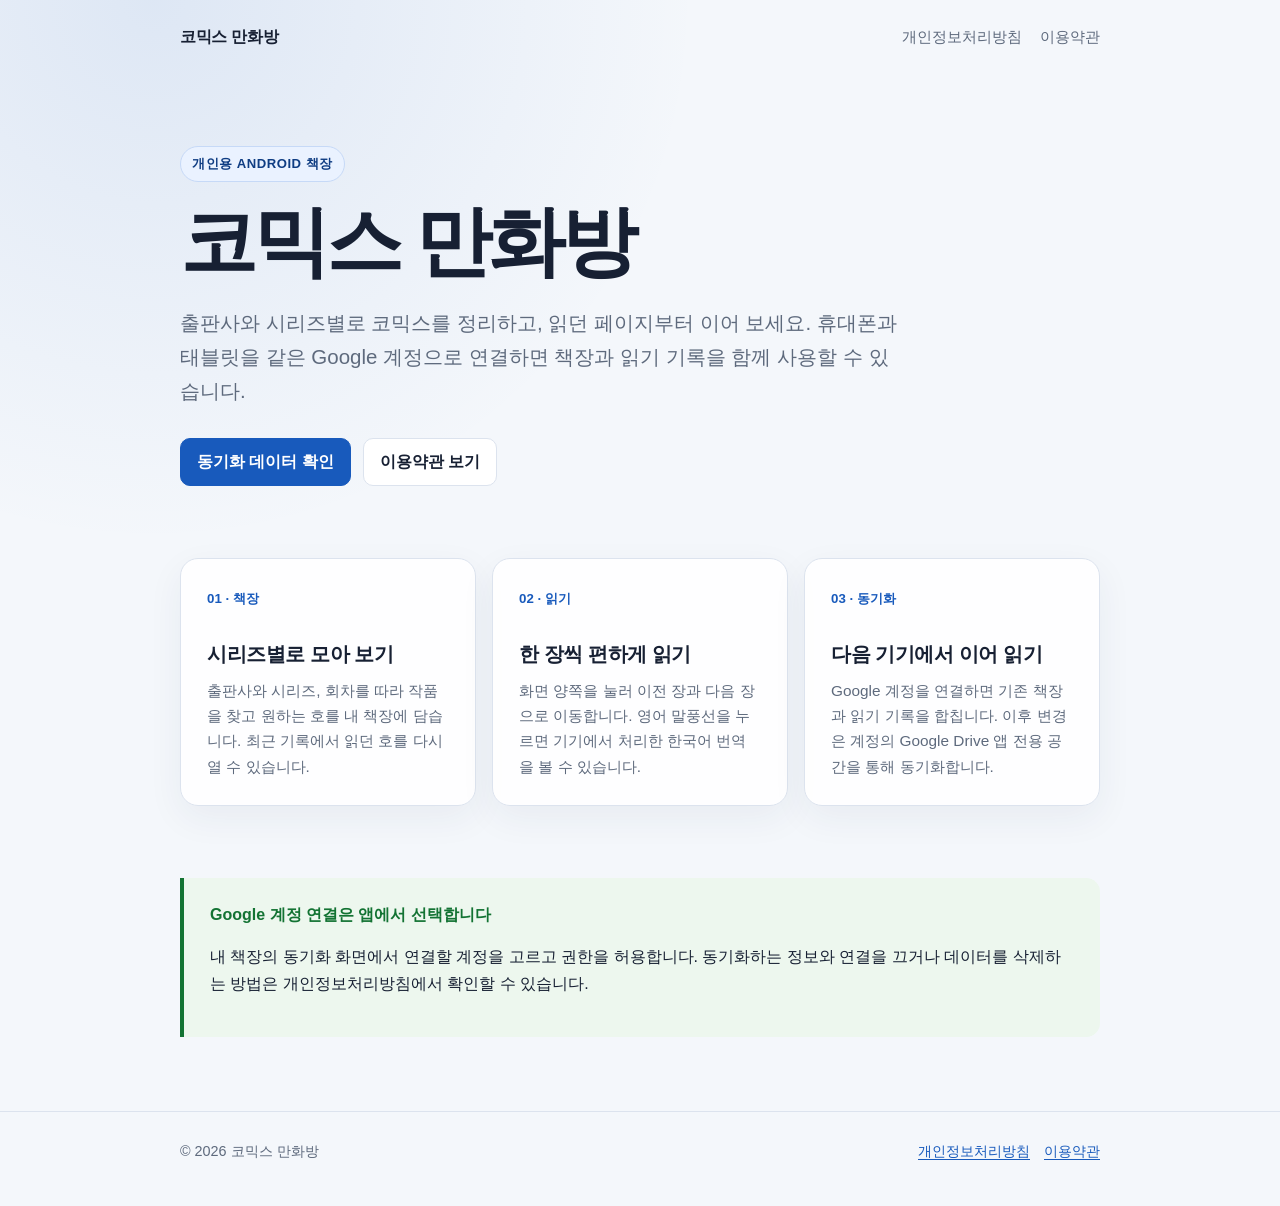
==== comic-room/index.html @ 71ac7cf6 "Add Comic Room OAuth pages and domain verification" ====
<!doctype html>
<html lang="ko">
<head>
  <meta charset="utf-8">
  <meta name="viewport" content="width=device-width, initial-scale=1">
  <meta name="description" content="코믹스 만화방은 코믹스를 시리즈별로 정리하고, 같은 Google 계정으로 책장과 읽던 페이지를 이어 보는 개인용 Android 앱입니다.">
  <meta name="theme-color" content="#185abc">
  <link rel="canonical" href="https://chunzae1989-design.github.io/comic-room/">
  <link rel="stylesheet" href="../style.css">
  <title>코믹스 만화방 · Comic Room</title>
</head>
<body>
  <div class="shell">
    <nav class="nav" aria-label="주 메뉴">
      <a class="brand" href="./">코믹스 만화방</a>
      <div class="nav-links">
        <a href="./privacy/">개인정보처리방침</a>
        <a href="./terms/">이용약관</a>
      </div>
    </nav>
    <main>
      <section class="hero" aria-labelledby="app-title">
        <span class="eyebrow">개인용 Android 책장</span>
        <h1 id="app-title">코믹스 만화방</h1>
        <p class="lede">출판사와 시리즈별로 코믹스를 정리하고, 읽던 페이지부터 이어 보세요. 휴대폰과 태블릿을 같은 Google 계정으로 연결하면 책장과 읽기 기록을 함께 사용할 수 있습니다.</p>
        <div class="actions">
          <a class="button primary" href="./privacy/">동기화 데이터 확인</a>
          <a class="button" href="./terms/">이용약관 보기</a>
        </div>
      </section>
      <section class="grid" aria-label="앱에서 할 수 있는 일">
        <article class="card">
          <span class="number">01 · 책장</span>
          <h2>시리즈별로 모아 보기</h2>
          <p>출판사와 시리즈, 회차를 따라 작품을 찾고 원하는 호를 내 책장에 담습니다. 최근 기록에서 읽던 호를 다시 열 수 있습니다.</p>
        </article>
        <article class="card">
          <span class="number">02 · 읽기</span>
          <h2>한 장씩 편하게 읽기</h2>
          <p>화면 양쪽을 눌러 이전 장과 다음 장으로 이동합니다. 영어 말풍선을 누르면 기기에서 처리한 한국어 번역을 볼 수 있습니다.</p>
        </article>
        <article class="card">
          <span class="number">03 · 동기화</span>
          <h2>다음 기기에서 이어 읽기</h2>
          <p>Google 계정을 연결하면 기존 책장과 읽기 기록을 합칩니다. 이후 변경은 계정의 Google Drive 앱 전용 공간을 통해 동기화합니다.</p>
        </article>
      </section>
      <aside class="notice">
        <strong>Google 계정 연결은 앱에서 선택합니다</strong>
        <p>내 책장의 동기화 화면에서 연결할 계정을 고르고 권한을 허용합니다. 동기화하는 정보와 연결을 끄거나 데이터를 삭제하는 방법은 개인정보처리방침에서 확인할 수 있습니다.</p>
      </aside>
    </main>
  </div>
  <footer>
    <div class="shell">
      <span>© 2026 코믹스 만화방</span>
      <nav aria-label="안내 문서">
        <a href="./privacy/">개인정보처리방침</a>
        <a href="./terms/">이용약관</a>
      </nav>
    </div>
  </footer>
</body>
</html>
---- style.css ----
:root {
  --bg: #f4f7fb;
  --surface: #ffffff;
  --ink: #172033;
  --muted: #5e6a7d;
  --line: #dce3ee;
  --brand: #185abc;
  --brand-dark: #0f3d83;
  --soft: #eaf2ff;
  --success: #137333;
  color-scheme: light;
}

* { box-sizing: border-box; }
html { scroll-behavior: smooth; }
body {
  margin: 0;
  background:
    radial-gradient(circle at 12% 0%, rgba(24,90,188,.10), transparent 34rem),
    var(--bg);
  color: var(--ink);
  font-family: -apple-system, BlinkMacSystemFont, "Segoe UI", Roboto, Helvetica, Arial, sans-serif;
  line-height: 1.65;
}

a { color: var(--brand); text-underline-offset: .18em; }
a:hover { color: var(--brand-dark); }

.shell { width: min(920px, calc(100% - 36px)); margin: 0 auto; }
.nav {
  display: flex;
  align-items: center;
  justify-content: space-between;
  gap: 20px;
  padding: 24px 0;
}
.brand { color: var(--ink); font-weight: 750; text-decoration: none; letter-spacing: -.02em; }
.nav-links { display: flex; flex-wrap: wrap; gap: 18px; font-size: .94rem; }
.nav-links a { color: var(--muted); text-decoration: none; }
.nav-links a:hover { color: var(--brand); }

.hero { padding: 72px 0 44px; }
.eyebrow {
  display: inline-flex;
  align-items: center;
  gap: 8px;
  margin-bottom: 20px;
  padding: 6px 11px;
  border: 1px solid #c6d9f7;
  border-radius: 999px;
  background: var(--soft);
  color: var(--brand-dark);
  font-size: .82rem;
  font-weight: 700;
  letter-spacing: .04em;
  text-transform: uppercase;
}
h1 { max-width: 760px; margin: 0; font-size: clamp(2.35rem, 7vw, 4.8rem); line-height: 1.02; letter-spacing: -.055em; }
.lede { max-width: 720px; margin: 26px 0 0; color: var(--muted); font-size: clamp(1.08rem, 2.2vw, 1.28rem); }
.actions { display: flex; flex-wrap: wrap; gap: 12px; margin-top: 30px; }
.button {
  display: inline-flex;
  align-items: center;
  justify-content: center;
  min-height: 44px;
  padding: 10px 16px;
  border: 1px solid var(--line);
  border-radius: 10px;
  background: var(--surface);
  color: var(--ink);
  font-weight: 650;
  text-decoration: none;
}
.button.primary { border-color: var(--brand); background: var(--brand); color: #fff; }

.grid { display: grid; grid-template-columns: repeat(3, 1fr); gap: 16px; padding: 28px 0 72px; }
.card {
  min-height: 210px;
  padding: 26px;
  border: 1px solid var(--line);
  border-radius: 18px;
  background: rgba(255,255,255,.90);
  box-shadow: 0 12px 36px rgba(37, 58, 92, .06);
}
.card .number { color: var(--brand); font-weight: 750; font-size: .83rem; }
.card h2 { margin: 26px 0 8px; font-size: 1.22rem; letter-spacing: -.02em; }
.card p { margin: 0; color: var(--muted); font-size: .96rem; }

.notice { margin: 0 0 74px; padding: 24px 26px; border-left: 4px solid var(--success); border-radius: 0 14px 14px 0; background: #edf7ee; }
.notice strong { display: block; margin-bottom: 4px; color: var(--success); }

.document { padding: 42px 0 80px; }
.document header { margin-bottom: 42px; }
.document h1 { font-size: clamp(2.2rem, 6vw, 3.8rem); }
.document .updated { margin-top: 16px; color: var(--muted); font-size: .92rem; }
.prose { padding: clamp(24px, 5vw, 52px); border: 1px solid var(--line); border-radius: 20px; background: var(--surface); box-shadow: 0 12px 36px rgba(37, 58, 92, .06); }
.prose h2 { margin: 2.2em 0 .6em; font-size: 1.38rem; letter-spacing: -.025em; }
.prose h2:first-child { margin-top: 0; }
.prose h3 { margin: 1.8em 0 .4em; font-size: 1.05rem; }
.prose p, .prose li { color: #354157; }
.prose ul { padding-left: 1.35em; }
.prose .summary { padding: 18px 20px; border-radius: 12px; background: var(--soft); color: var(--brand-dark); }

footer { padding: 28px 0 42px; border-top: 1px solid var(--line); color: var(--muted); font-size: .9rem; }
footer .shell { display: flex; justify-content: space-between; gap: 16px; flex-wrap: wrap; }
footer nav { display: flex; gap: 14px; }

@media (max-width: 720px) {
  .nav { align-items: flex-start; flex-direction: column; }
  .hero { padding-top: 44px; }
  .grid { grid-template-columns: 1fr; }
  .card { min-height: auto; }
}
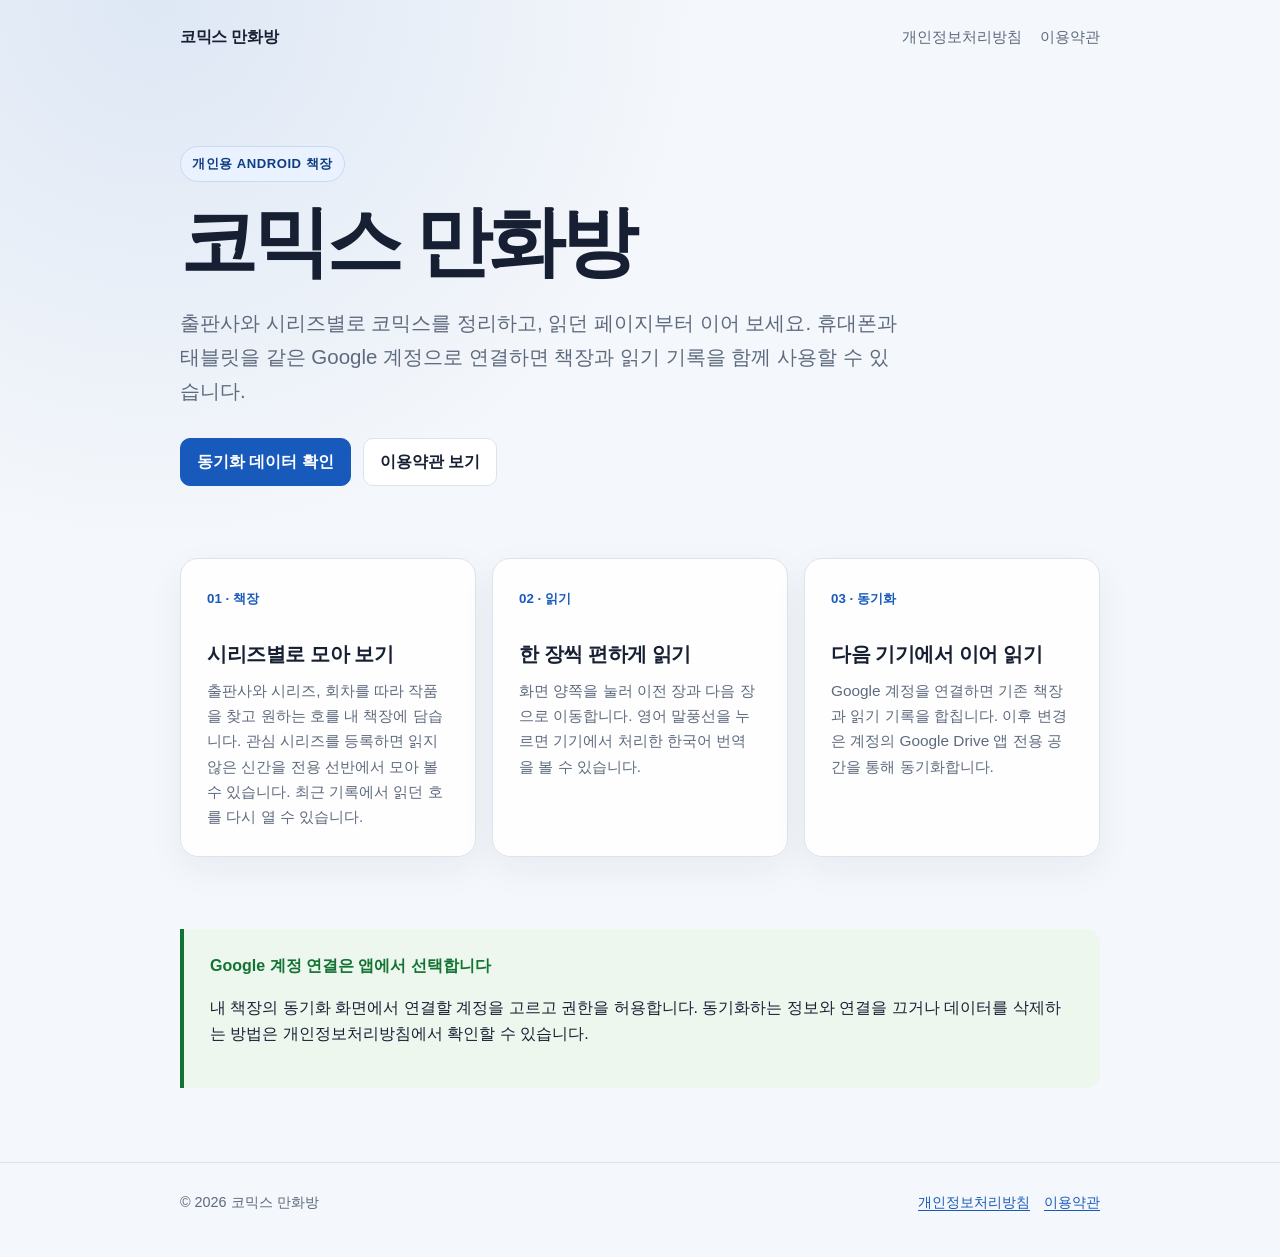
==== commit 13f81ddf: "Describe followed series synchronization" ====
--- a/comic-room/index.html
+++ b/comic-room/index.html
@@ -32,7 +32,7 @@
         <article class="card">
           <span class="number">01 · 책장</span>
           <h2>시리즈별로 모아 보기</h2>
-          <p>출판사와 시리즈, 회차를 따라 작품을 찾고 원하는 호를 내 책장에 담습니다. 최근 기록에서 읽던 호를 다시 열 수 있습니다.</p>
+          <p>출판사와 시리즈, 회차를 따라 작품을 찾고 원하는 호를 내 책장에 담습니다. 관심 시리즈를 등록하면 읽지 않은 신간을 전용 선반에서 모아 볼 수 있습니다. 최근 기록에서 읽던 호를 다시 열 수 있습니다.</p>
         </article>
         <article class="card">
           <span class="number">02 · 읽기</span>
